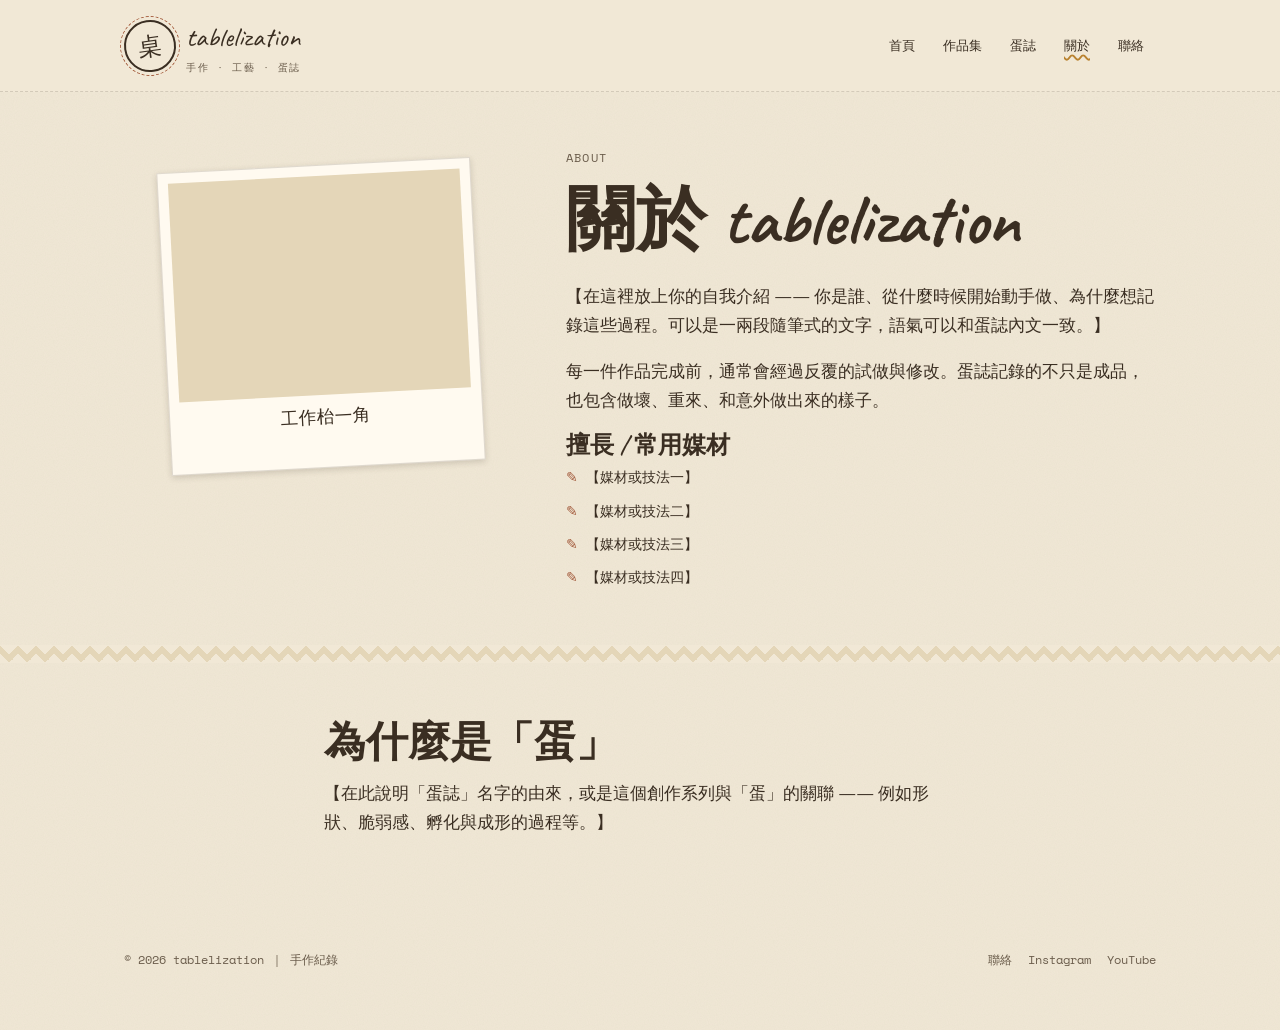
==== about.html @ 5b67f4a1 "Add files via upload" ====
<!DOCTYPE html>
<html lang="zh-Hant">
<head>
<meta charset="UTF-8">
<meta name="viewport" content="width=device-width, initial-scale=1.0">
<title>關於 — tablelization</title>
<meta name="description" content="關於 tablelization，手作與工藝創作者的個人簡介。">
<link rel="preconnect" href="https://fonts.googleapis.com">
<link href="https://fonts.googleapis.com/css2?family=Caveat:wght@600;700&family=Zilla+Slab:wght@400;500;700&family=Space+Mono:wght@400;700&display=swap" rel="stylesheet">
<link rel="stylesheet" href="css/style.css">
</head>
<body>

<header class="site-header">
  <div class="wrap">
    <a href="index.html" class="stamp-logo">
      <span class="badge">桌</span>
      <span>
        <span class="word">tablelization</span>
        <span class="sub">手作 · 工藝 · 蛋誌</span>
      </span>
    </a>
    <nav class="main-nav" aria-label="主導覽">
      <ul>
        <li><a href="index.html">首頁</a></li>
        <li><a href="portfolio.html">作品集</a></li>
        <li><a href="eggzine.html">蛋誌</a></li>
        <li><a href="about.html" aria-current="page">關於</a></li>
        <li><a href="contact.html">聯絡</a></li>
      </ul>
    </nav>
  </div>
</header>

<main>
  <section class="section" style="padding-top:56px;">
    <div class="wrap about-grid">
      <div class="reveal">
        <figure class="polaroid" style="transform: rotate(-3deg);">
          <div class="ph" aria-hidden="true"></div>
          <figcaption>工作枱一角</figcaption>
        </figure>
      </div>
      <div class="reveal">
        <p class="eyebrow">About</p>
        <h1>關於 tablelization</h1>
        <p>【在這裡放上你的自我介紹 —— 你是誰、從什麼時候開始動手做、為什麼想記錄這些過程。可以是一兩段隨筆式的文字，語氣可以和蛋誌內文一致。】</p>
        <p>每一件作品完成前，通常會經過反覆的試做與修改。蛋誌記錄的不只是成品，也包含做壞、重來、和意外做出來的樣子。</p>

        <h3>擅長 / 常用媒材</h3>
        <ul class="credential-list">
          <li>【媒材或技法一】</li>
          <li>【媒材或技法二】</li>
          <li>【媒材或技法三】</li>
          <li>【媒材或技法四】</li>
        </ul>
      </div>
    </div>
  </section>

  <div class="stitch-divider" role="presentation"></div>

  <section class="section">
    <div class="wrap" style="max-width: 68ch;">
      <h2>為什麼是「蛋」</h2>
      <p class="reveal">【在此說明「蛋誌」名字的由來，或是這個創作系列與「蛋」的關聯 —— 例如形狀、脆弱感、孵化與成形的過程等。】</p>
    </div>
  </section>
</main>

<footer class="site-footer">
  <div class="wrap">
    <p>© <span id="year">2026</span> tablelization ｜ 手作紀錄</p>
    <div class="footer-links">
      <a href="contact.html">聯絡</a>
      <a href="https://www.instagram.com/tableblublublu" target="_blank" rel="noopener">Instagram</a>
      <a href="https://www.youtube.com/" target="_blank" rel="noopener">YouTube</a>
    </div>
  </div>
</footer>

<script src="js/main.js"></script>
</body>
</html>
---- css/style.css ----
/* ==========================================================================
   tablelization.com — 手作蛋誌風格樣式表
   Design tokens
   ========================================================================== */
:root {
  --paper:        #F1E8D6;   /* 米白紙張底色 */
  --paper-dark:   #E4D6B8;   /* 陰影/次要底色 */
  --ink:          #3A2E22;   /* 墨色文字 */
  --ink-soft:     #6B5D4C;   /* 次要文字 */
  --ochre:        #B9822F;   /* 芥末黃 — 連結/強調 */
  --moss:         #67744A;   /* 苔綠 — 標籤/次強調 */
  --clay:         #A2593A;   /* 赤陶/鏽紅 — 重點強調 */
  --thread:       #9A3B3B;   /* 縫線紅 — 裝飾線 */
  --line:         rgba(58,46,34,0.16);

  --font-display: 'Caveat', 'cursive';
  --font-body:    'Zilla Slab', 'Noto Serif TC', serif;
  --font-mono:    'Space Mono', 'Noto Sans TC', monospace;

  --radius: 3px;
  --shadow-tape: 0 2px 6px rgba(58,46,34,0.18);
  --container: 1080px;
}

* { box-sizing: border-box; }
html { scroll-behavior: smooth; }

body {
  margin: 0;
  background-color: var(--paper);
  background-image:
    url("data:image/svg+xml;utf8,<svg xmlns='http://www.w3.org/2000/svg' width='120' height='120'><filter id='n'><feTurbulence type='fractalNoise' baseFrequency='0.9' numOctaves='2' stitchTiles='stitch'/><feColorMatrix type='matrix' values='0 0 0 0 0.22  0 0 0 0 0.18  0 0 0 0 0.13  0 0 0 0.05 0'/></filter><rect width='100%25' height='100%25' filter='url(%23n)'/></svg>");
  color: var(--ink);
  font-family: var(--font-body);
  font-size: 17px;
  line-height: 1.7;
  -webkit-font-smoothing: antialiased;
}

img { max-width: 100%; display: block; }
a { color: var(--clay); }

h1, h2, h3 { font-family: var(--font-display); font-weight: 700; line-height: 1.15; margin: 0 0 .3em; }
h1 { font-size: clamp(2.6rem, 6vw, 4.4rem); }
h2 { font-size: clamp(1.9rem, 4vw, 2.6rem); }
h3 { font-size: 1.5rem; }
p  { margin: 0 0 1em; }

.wrap { max-width: var(--container); margin: 0 auto; padding: 0 24px; }

.eyebrow {
  font-family: var(--font-mono);
  font-size: .74rem;
  letter-spacing: .12em;
  text-transform: uppercase;
  color: var(--ink-soft);
}

/* ---------- 隱藏工具類 ---------- */
.sr-only { position: absolute; width: 1px; height: 1px; overflow: hidden; clip: rect(0 0 0 0); }
@media (prefers-reduced-motion: reduce) {
  * { animation-duration: .01ms !important; animation-iteration-count: 1 !important; transition-duration: .01ms !important; scroll-behavior: auto !important; }
}

/* ==========================================================================
   Header / 印章式 Logo + 導覽
   ========================================================================== */
.site-header {
  position: sticky; top: 0; z-index: 40;
  background: var(--paper);
  border-bottom: 1px dashed var(--line);
}
.site-header .wrap {
  display: flex; align-items: center; justify-content: space-between;
  padding-top: 14px; padding-bottom: 14px; gap: 16px; flex-wrap: wrap;
}

.stamp-logo {
  display: inline-flex; align-items: center; gap: 10px;
  text-decoration: none; color: var(--ink);
}
.stamp-logo .badge {
  width: 52px; height: 52px; border-radius: 50%;
  display: flex; align-items: center; justify-content: center;
  border: 2px solid var(--ink);
  outline: 1px dashed var(--clay);
  outline-offset: 3px;
  transform: rotate(-8deg);
  background: var(--paper);
  font-family: var(--font-display);
  font-size: 1.5rem;
  flex-shrink: 0;
}
.stamp-logo .word {
  font-family: var(--font-display);
  font-size: 1.7rem;
}
.stamp-logo .sub {
  display: block; font-family: var(--font-mono); font-size: .62rem;
  letter-spacing: .16em; color: var(--ink-soft); text-transform: uppercase;
}

.main-nav ul { list-style: none; display: flex; gap: 4px; margin: 0; padding: 0; flex-wrap: wrap; }
.main-nav a {
  font-family: var(--font-mono);
  font-size: .82rem;
  text-decoration: none;
  color: var(--ink);
  padding: 8px 12px;
  border-radius: var(--radius);
  display: inline-block;
  transition: transform .15s ease, color .15s ease;
}
.main-nav a:hover, .main-nav a:focus-visible { color: var(--clay); transform: rotate(-2deg); }
.main-nav a[aria-current="page"] {
  text-decoration: underline wavy var(--ochre) 2px;
  text-underline-offset: 4px;
}

/* ==========================================================================
   縫線 / 撕紙分隔線
   ========================================================================== */
.stitch-divider {
  height: 18px;
  background-image:
    linear-gradient(135deg, var(--paper) 25%, transparent 25%),
    linear-gradient(225deg, var(--paper) 25%, transparent 25%),
    linear-gradient(315deg, var(--paper) 25%, transparent 25%),
    linear-gradient(45deg, var(--paper) 25%, transparent 25%);
  background-position: -9px 0, -9px 0, 0 0, 0 0;
  background-size: 18px 18px;
  background-color: var(--paper-dark);
}
.stitch-divider.thread {
  height: 0;
  border-top: 2px dashed var(--thread);
  margin: 0;
}

/* ==========================================================================
   Hero
   ========================================================================== */
.hero { padding: 64px 0 40px; }
.hero-grid { display: grid; grid-template-columns: 1.1fr .9fr; gap: 40px; align-items: center; }
.hero p.tagline { font-family: var(--font-mono); font-size: .95rem; color: var(--ink-soft); max-width: 42ch; }

.hero-art { position: relative; }
.tape {
  position: absolute; width: 80px; height: 26px;
  background: rgba(185,130,47,.55);
  box-shadow: var(--shadow-tape);
}

.polaroid {
  background: #fffaf0;
  border: 1px solid var(--line);
  box-shadow: var(--shadow-tape);
  padding: 10px 10px 34px;
  transform: rotate(-4deg);
}
.polaroid img, .polaroid .ph {
  width: 100%; aspect-ratio: 4/3; object-fit: cover;
  background: var(--paper-dark);
}
.polaroid figcaption {
  font-family: var(--font-display);
  font-size: 1.1rem;
  text-align: center;
  margin-top: 8px;
}

/* ==========================================================================
   按鈕
   ========================================================================== */
.btn {
  font-family: var(--font-mono);
  font-size: .82rem;
  text-decoration: none;
  display: inline-flex; align-items: center; gap: 8px;
  padding: 11px 20px;
  border: 2px solid var(--ink);
  border-radius: 999px;
  color: var(--ink);
  background: transparent;
  transition: transform .15s ease, background .15s ease, color .15s ease;
}
.btn:hover, .btn:focus-visible { background: var(--ink); color: var(--paper); transform: rotate(-1.5deg); }
.btn.solid { background: var(--clay); border-color: var(--clay); color: #fffaf0; }
.btn.solid:hover { background: var(--ink); border-color: var(--ink); }

/* ==========================================================================
   Section 標題 + 印章徽章
   ========================================================================== */
.section-head { display: flex; align-items: baseline; gap: 14px; flex-wrap: wrap; margin-bottom: 28px; }
.badge-stamp {
  font-family: var(--font-mono);
  font-size: .68rem; letter-spacing: .1em; text-transform: uppercase;
  border: 1px dashed var(--moss); color: var(--moss);
  padding: 3px 10px; border-radius: 999px; transform: rotate(-3deg);
}

.section { padding: 56px 0; }

/* ==========================================================================
   作品格線 / Polaroid 卡片
   ========================================================================== */
.work-grid {
  display: grid; grid-template-columns: repeat(auto-fill, minmax(230px, 1fr));
  gap: 34px 26px;
}
.work-card { text-decoration: none; color: var(--ink); display: block; }
.work-card:nth-child(3n+1) .polaroid { transform: rotate(-3deg); }
.work-card:nth-child(3n+2) .polaroid { transform: rotate(2deg); }
.work-card:nth-child(3n)   .polaroid { transform: rotate(-1deg); }
.work-card:hover .polaroid, .work-card:focus-visible .polaroid { transform: rotate(0deg) translateY(-4px); }
.polaroid { transition: transform .2s ease; }
.work-card .tag {
  font-family: var(--font-mono); font-size: .68rem; color: var(--moss);
  text-transform: uppercase; letter-spacing: .06em;
}

/* ==========================================================================
   Instagram 區塊
   ========================================================================== */
.ig-box {
  border: 1px dashed var(--line);
  background: rgba(255,250,240,.5);
  padding: 32px;
  display: flex; align-items: center; justify-content: space-between; gap: 24px;
  flex-wrap: wrap;
}
.ig-box .icon { width: 46px; height: 46px; flex-shrink: 0; }

/* ==========================================================================
   蛋誌 / Egg Zine — 期刊列表
   ========================================================================== */
.issue-list { display: grid; gap: 22px; }
.issue-item {
  display: grid; grid-template-columns: 120px 1fr auto; gap: 22px; align-items: center;
  background: rgba(255,250,240,.6);
  border: 1px solid var(--line);
  padding: 18px 22px;
  text-decoration: none; color: var(--ink);
  box-shadow: var(--shadow-tape);
  transition: transform .15s ease;
}
.issue-item:hover, .issue-item:focus-visible { transform: translateX(4px); }
.issue-item .num {
  font-family: var(--font-display); font-size: 2.6rem; color: var(--clay);
  text-align: center; border-right: 1px dashed var(--line); padding-right: 18px;
}
.issue-item .meta { font-family: var(--font-mono); font-size: .72rem; color: var(--ink-soft); }
.issue-item h3 { margin: 4px 0 6px; }
.issue-item .go { font-family: var(--font-mono); font-size: .78rem; color: var(--ochre); }

@media (max-width: 560px) {
  .issue-item { grid-template-columns: 60px 1fr; }
  .issue-item .go { grid-column: 2; }
}

/* ==========================================================================
   單篇 蛋誌 內頁
   ========================================================================== */
.issue-header { padding: 48px 0 24px; }
.issue-header .meta { font-family: var(--font-mono); font-size: .8rem; color: var(--ink-soft); }
.issue-gallery {
  display: grid; grid-template-columns: repeat(auto-fill, minmax(220px, 1fr));
  gap: 22px; margin: 30px 0;
}
.issue-gallery .ph, .issue-gallery img {
  width: 100%; aspect-ratio: 1/1; object-fit: cover; background: var(--paper-dark);
  border: 1px solid var(--line);
}
.reflection {
  max-width: 68ch; font-size: 1.05rem;
}
.reflection h3 { margin-top: 1.6em; }

.making-of {
  margin: 40px 0; padding: 26px; border: 1px dashed var(--line);
  background: rgba(255,250,240,.5);
}
.making-of .video-frame {
  position: relative; width: 100%; aspect-ratio: 16/9; background: var(--ink);
  margin-top: 16px; overflow: hidden;
}
.making-of .video-frame iframe { position: absolute; inset: 0; width: 100%; height: 100%; border: 0; }

.issue-nav { display: flex; justify-content: space-between; padding: 40px 0 60px; font-family: var(--font-mono); font-size: .85rem; gap: 16px; flex-wrap: wrap; }

/* ==========================================================================
   關於頁
   ========================================================================== */
.about-grid { display: grid; grid-template-columns: .8fr 1.2fr; gap: 48px; align-items: start; }
.credential-list { list-style: none; margin: 0; padding: 0; display: grid; gap: 10px; }
.credential-list li {
  font-family: var(--font-mono); font-size: .85rem;
  padding-left: 20px; position: relative;
}
.credential-list li::before { content: "✎"; position: absolute; left: 0; color: var(--clay); }

/* ==========================================================================
   聯絡頁
   ========================================================================== */
.contact-grid { display: grid; grid-template-columns: repeat(auto-fit, minmax(230px, 1fr)); gap: 20px; }
.contact-card {
  border: 1px solid var(--line); padding: 26px; text-decoration: none; color: var(--ink);
  background: rgba(255,250,240,.6); transition: transform .15s ease;
}
.contact-card:hover, .contact-card:focus-visible { transform: rotate(-1deg) translateY(-3px); }
.contact-card .icon { width: 30px; height: 30px; margin-bottom: 14px; }
.contact-card .label { font-family: var(--font-mono); font-size: .72rem; letter-spacing: .08em; text-transform: uppercase; color: var(--ink-soft); }
.contact-card .value { font-family: var(--font-display); font-size: 1.5rem; margin-top: 4px; }

/* ==========================================================================
   Footer
   ========================================================================== */
.site-footer { padding: 40px 0 60px; }
.site-footer .wrap { display: flex; justify-content: space-between; flex-wrap: wrap; gap: 14px; align-items: center; }
.site-footer p { font-family: var(--font-mono); font-size: .74rem; color: var(--ink-soft); margin: 0; }
.footer-links { display: flex; gap: 16px; }
.footer-links a { color: var(--ink-soft); text-decoration: none; font-family: var(--font-mono); font-size: .74rem; }
.footer-links a:hover { color: var(--clay); }

/* ==========================================================================
   Reveal animation
   ========================================================================== */
.reveal { opacity: 0; transform: translateY(14px) rotate(-.6deg); transition: opacity .6s ease, transform .6s ease; }
.reveal.is-visible { opacity: 1; transform: none; }

/* ==========================================================================
   Responsive
   ========================================================================== */
@media (max-width: 780px) {
  .hero-grid { grid-template-columns: 1fr; }
  .about-grid { grid-template-columns: 1fr; }
  .hero { padding: 40px 0 24px; }
}
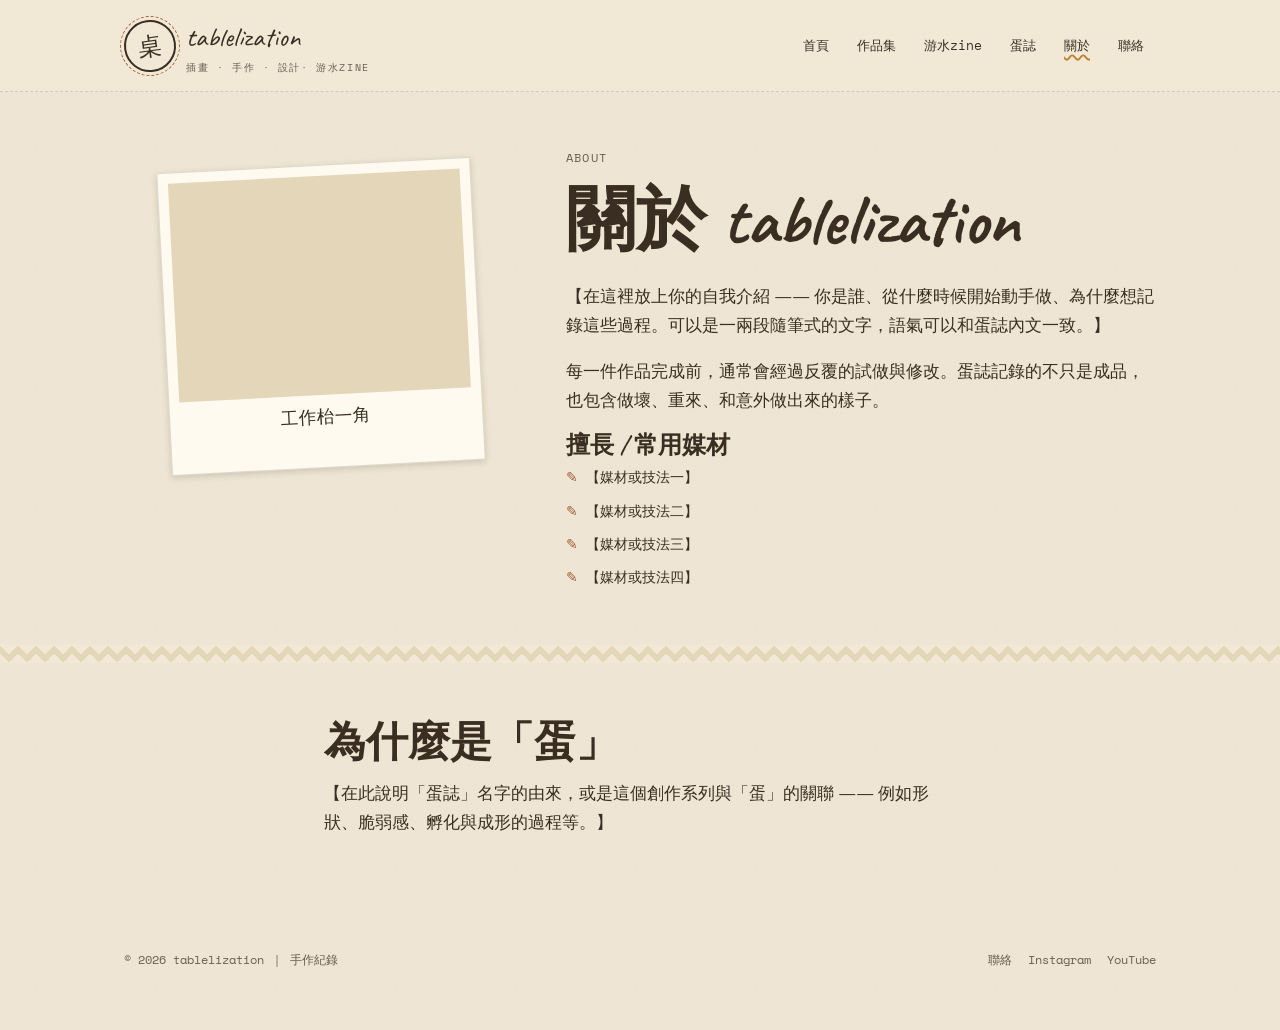
==== commit 78d3ffbf: "Update about.html" ====
--- a/about.html
+++ b/about.html
@@ -17,13 +17,14 @@
       <span class="badge">桌</span>
       <span>
         <span class="word">tablelization</span>
-        <span class="sub">手作 · 工藝 · 蛋誌</span>
+        <span class="sub">插畫 · 手作 · 設計· 游水zine</span>
       </span>
     </a>
     <nav class="main-nav" aria-label="主導覽">
       <ul>
         <li><a href="index.html">首頁</a></li>
         <li><a href="portfolio.html">作品集</a></li>
+         <li><a href="yaushuizine.html">游水zine</a></li>
         <li><a href="eggzine.html">蛋誌</a></li>
         <li><a href="about.html" aria-current="page">關於</a></li>
         <li><a href="contact.html">聯絡</a></li>
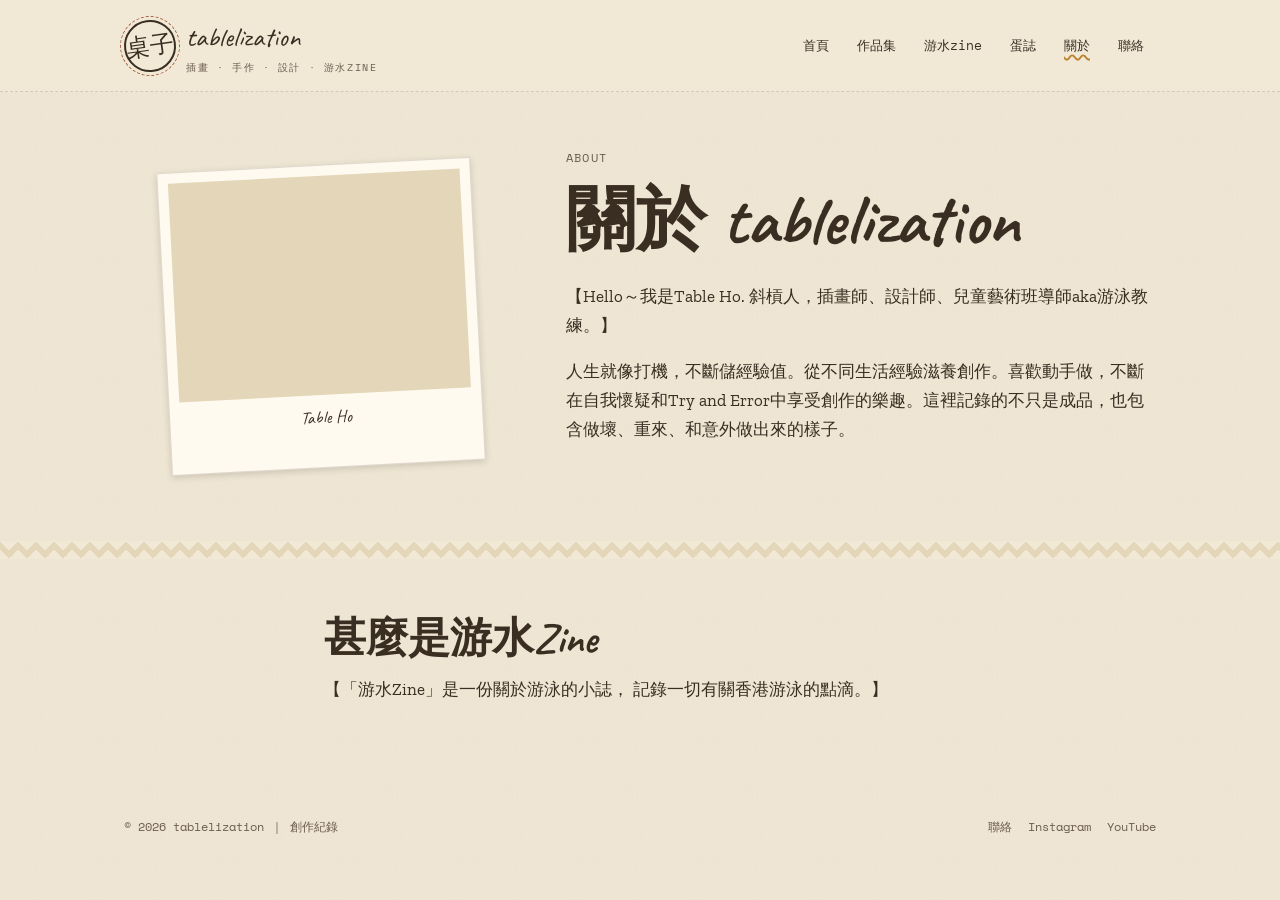
==== commit 89220eef: "Add files via upload" ====
--- a/about.html
+++ b/about.html
@@ -4,7 +4,7 @@
 <meta charset="UTF-8">
 <meta name="viewport" content="width=device-width, initial-scale=1.0">
 <title>關於 — tablelization</title>
-<meta name="description" content="關於 tablelization，手作與工藝創作者的個人簡介。">
+<meta name="description" content="關於 tablelization，插畫手作人。">
 <link rel="preconnect" href="https://fonts.googleapis.com">
 <link href="https://fonts.googleapis.com/css2?family=Caveat:wght@600;700&family=Zilla+Slab:wght@400;500;700&family=Space+Mono:wght@400;700&display=swap" rel="stylesheet">
 <link rel="stylesheet" href="css/style.css">
@@ -14,17 +14,17 @@
 <header class="site-header">
   <div class="wrap">
     <a href="index.html" class="stamp-logo">
-      <span class="badge">桌</span>
+      <span class="badge">桌子</span>
       <span>
         <span class="word">tablelization</span>
-        <span class="sub">插畫 · 手作 · 設計· 游水zine</span>
+        <span class="sub">插畫 · 手作 · 設計 · 游水zine</span>
       </span>
     </a>
     <nav class="main-nav" aria-label="主導覽">
       <ul>
         <li><a href="index.html">首頁</a></li>
         <li><a href="portfolio.html">作品集</a></li>
-         <li><a href="yaushuizine.html">游水zine</a></li>
+        <li><a href="yaushuizine.html">游水zine</a></li>
         <li><a href="eggzine.html">蛋誌</a></li>
         <li><a href="about.html" aria-current="page">關於</a></li>
         <li><a href="contact.html">聯絡</a></li>
@@ -39,23 +39,16 @@
       <div class="reveal">
         <figure class="polaroid" style="transform: rotate(-3deg);">
           <div class="ph" aria-hidden="true"></div>
-          <figcaption>工作枱一角</figcaption>
+          <figcaption>Table Ho</figcaption>
         </figure>
       </div>
       <div class="reveal">
         <p class="eyebrow">About</p>
         <h1>關於 tablelization</h1>
-        <p>【在這裡放上你的自我介紹 —— 你是誰、從什麼時候開始動手做、為什麼想記錄這些過程。可以是一兩段隨筆式的文字，語氣可以和蛋誌內文一致。】</p>
-        <p>每一件作品完成前，通常會經過反覆的試做與修改。蛋誌記錄的不只是成品，也包含做壞、重來、和意外做出來的樣子。</p>
+        <p>【Hello～我是Table Ho. 斜槓人，插畫師、設計師、兒童藝術班導師aka游泳教練。】</p>
+        <p>人生就像打機，不斷儲經驗值。從不同生活經驗滋養創作。喜歡動手做，不斷在自我懷疑和Try and Error中享受創作的樂趣。這裡記錄的不只是成品，也包含做壞、重來、和意外做出來的樣子。</p>
 
-        <h3>擅長 / 常用媒材</h3>
-        <ul class="credential-list">
-          <li>【媒材或技法一】</li>
-          <li>【媒材或技法二】</li>
-          <li>【媒材或技法三】</li>
-          <li>【媒材或技法四】</li>
-        </ul>
-      </div>
+        
     </div>
   </section>
 
@@ -63,19 +56,19 @@
 
   <section class="section">
     <div class="wrap" style="max-width: 68ch;">
-      <h2>為什麼是「蛋」</h2>
-      <p class="reveal">【在此說明「蛋誌」名字的由來，或是這個創作系列與「蛋」的關聯 —— 例如形狀、脆弱感、孵化與成形的過程等。】</p>
+      <h2>甚麼是游水Zine <div 游水Zine=""></div></h2>
+      <p class="reveal">【「游水Zine」是一份關於游泳的小誌， 記錄一切有關香港游泳的點滴。】</p>
     </div>
   </section>
 </main>
 
 <footer class="site-footer">
   <div class="wrap">
-    <p>© <span id="year">2026</span> tablelization ｜ 手作紀錄</p>
+    <p>© <span id="year">2026</span> tablelization ｜ 創作紀錄</p>
     <div class="footer-links">
       <a href="contact.html">聯絡</a>
-      <a href="https://www.instagram.com/tableblublublu" target="_blank" rel="noopener">Instagram</a>
-      <a href="https://www.youtube.com/" target="_blank" rel="noopener">YouTube</a>
+      <a href="https://www.instagram.com/tablelization2.0" target="_blank" rel="noopener">Instagram</a>
+      <a href="https://www.youtube.com/tablelization" target="_blank" rel="noopener">YouTube</a>
     </div>
   </div>
 </footer>
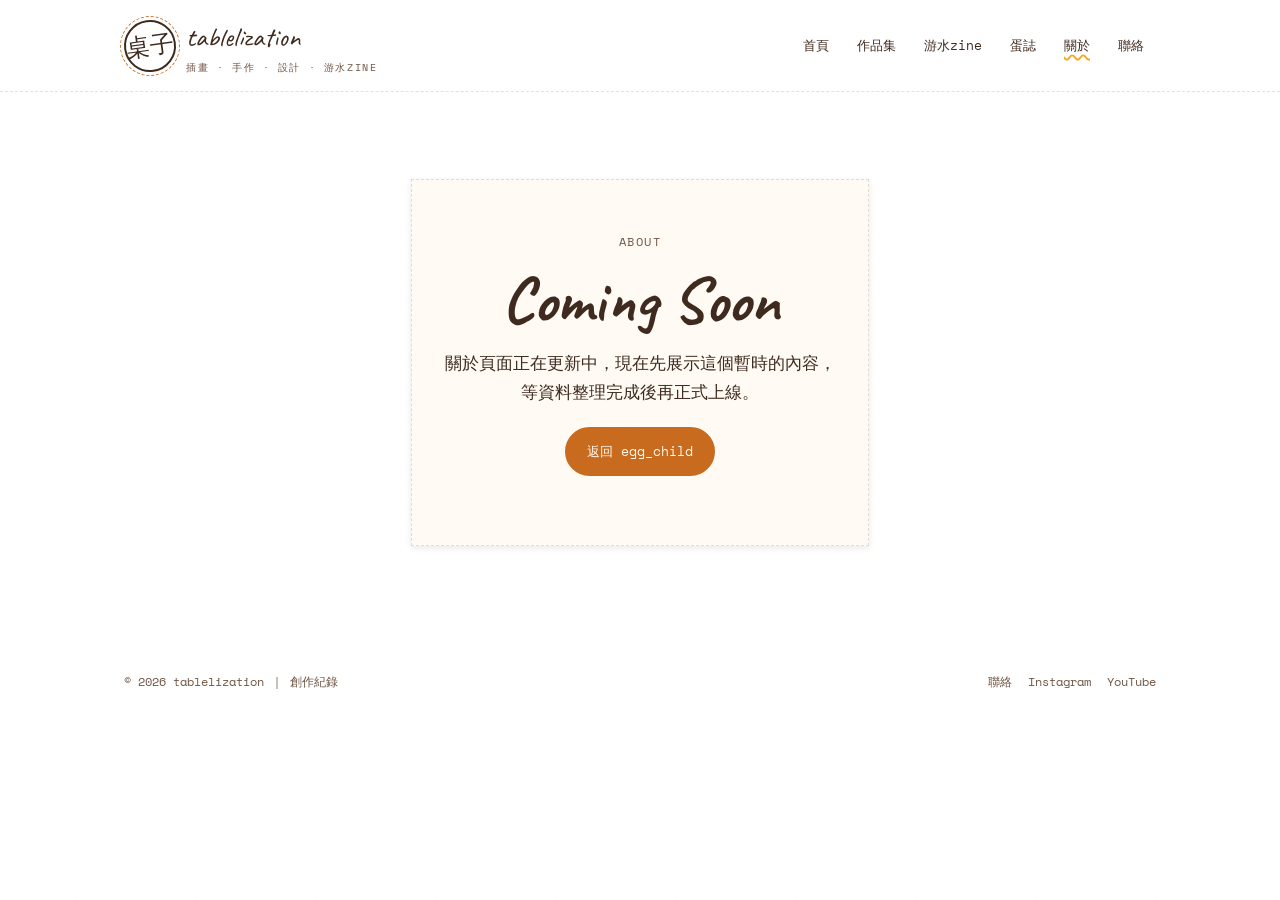
==== commit 939c30c9: "Update pages to Coming Soon" ====
--- a/about.html
+++ b/about.html
@@ -34,30 +34,14 @@
 </header>
 
 <main>
-  <section class="section" style="padding-top:56px;">
-    <div class="wrap about-grid">
-      <div class="reveal">
-        <figure class="polaroid" style="transform: rotate(-3deg);">
-          <div class="ph" aria-hidden="true"></div>
-          <figcaption>Table Ho</figcaption>
-        </figure>
+  <section class="section coming-soon-wrap">
+    <div class="wrap">
+      <div class="coming-soon-panel reveal">
+        <p class="eyebrow">About</p>
+        <h1>Coming Soon</h1>
+        <p class="tagline">關於頁面正在更新中，現在先展示這個暫時的內容，等資料整理完成後再正式上線。</p>
+        <p><a class="btn solid" href="egg_child.html">返回 egg_child</a></p>
       </div>
-      <div class="reveal">
-        <p class="eyebrow">About</p>
-        <h1>關於 tablelization</h1>
-        <p>【Hello～我是Table Ho. 斜槓人，插畫師、設計師、兒童藝術班導師aka游泳教練。】</p>
-        <p>人生就像打機，不斷儲經驗值。從不同生活經驗滋養創作。喜歡動手做，不斷在自我懷疑和Try and Error中享受創作的樂趣。這裡記錄的不只是成品，也包含做壞、重來、和意外做出來的樣子。</p>
-
-        
-    </div>
-  </section>
-
-  <div class="stitch-divider" role="presentation"></div>
-
-  <section class="section">
-    <div class="wrap" style="max-width: 68ch;">
-      <h2>甚麼是游水Zine <div 游水Zine=""></div></h2>
-      <p class="reveal">【「游水Zine」是一份關於游泳的小誌， 記錄一切有關香港游泳的點滴。】</p>
     </div>
   </section>
 </main>
--- a/css/style.css
+++ b/css/style.css
@@ -3,22 +3,22 @@
    Design tokens
    ========================================================================== */
 :root {
-  --paper:        #F1E8D6;   /* 米白紙張底色 */
-  --paper-dark:   #E4D6B8;   /* 陰影/次要底色 */
-  --ink:          #3A2E22;   /* 墨色文字 */
-  --ink-soft:     #6B5D4C;   /* 次要文字 */
-  --ochre:        #B9822F;   /* 芥末黃 — 連結/強調 */
-  --moss:         #67744A;   /* 苔綠 — 標籤/次強調 */
-  --clay:         #A2593A;   /* 赤陶/鏽紅 — 重點強調 */
-  --thread:       #9A3B3B;   /* 縫線紅 — 裝飾線 */
-  --line:         rgba(58,46,34,0.16);
+  --paper:        #FFFFFF;   /* 白底 */
+  --paper-dark:   #FFF4D8;   /* 溫暖米黃底色 */
+  --ink:          #3E2A1E;   /* 深棕色文字 */
+  --ink-soft:     #6E5443;   /* 次要文字 */
+  --ochre:        #F5A623;   /* 明亮橙黃 — 連結/強調 */
+  --moss:         #E08D1C;   /* 深橙黃 — 標籤/次強調 */
+  --clay:         #C96B1F;   /* 橙棕 — 重點強調 */
+  --thread:       #F6C75D;   /* 縫線色 */
+  --line:         rgba(62,42,30,0.14);
 
   --font-display: 'Caveat', 'cursive';
   --font-body:    'Zilla Slab', 'Noto Serif TC', serif;
   --font-mono:    'Space Mono', 'Noto Sans TC', monospace;
 
   --radius: 3px;
-  --shadow-tape: 0 2px 6px rgba(58,46,34,0.18);
+  --shadow-tape: 0 2px 6px rgba(62,42,30,0.10);
   --container: 1080px;
 }
 
@@ -29,7 +29,7 @@
   margin: 0;
   background-color: var(--paper);
   background-image:
-    url("data:image/svg+xml;utf8,<svg xmlns='http://www.w3.org/2000/svg' width='120' height='120'><filter id='n'><feTurbulence type='fractalNoise' baseFrequency='0.9' numOctaves='2' stitchTiles='stitch'/><feColorMatrix type='matrix' values='0 0 0 0 0.22  0 0 0 0 0.18  0 0 0 0 0.13  0 0 0 0.05 0'/></filter><rect width='100%25' height='100%25' filter='url(%23n)'/></svg>");
+    url("data:image/svg+xml;utf8,<svg xmlns='http://www.w3.org/2000/svg' width='120' height='120'><filter id='n'><feTurbulence type='fractalNoise' baseFrequency='0.9' numOctaves='2' stitchTiles='stitch'/><feColorMatrix type='matrix' values='0 0 0 0 0.96  0 0 0 0 0.93  0 0 0 0 0.87  0 0 0 0.05 0'/></filter><rect width='100%25' height='100%25' filter='url(%23n)'/></svg>");
   color: var(--ink);
   font-family: var(--font-body);
   font-size: 17px;
@@ -147,12 +147,12 @@
 .hero-art { position: relative; }
 .tape {
   position: absolute; width: 80px; height: 26px;
-  background: rgba(185,130,47,.55);
+  background: rgba(245,166,35,.42);
   box-shadow: var(--shadow-tape);
 }
 
 .polaroid {
-  background: #fffaf0;
+  background: #FFFDF9;
   border: 1px solid var(--line);
   box-shadow: var(--shadow-tape);
   padding: 10px 10px 34px;
@@ -201,6 +201,26 @@
 
 .section { padding: 56px 0; }
 
+.coming-soon-wrap {
+  min-height: 60vh; display: flex; align-items: center;
+}
+.coming-soon-panel {
+  text-align: center;
+  max-width: 760px;
+  margin: 0 auto;
+  padding: 52px 28px;
+  border: 1px dashed var(--line);
+  background: rgba(255, 250, 240, 0.7);
+  box-shadow: var(--shadow-tape);
+}
+.coming-soon-panel h1 {
+  font-size: clamp(2.2rem, 5vw, 4rem);
+  margin-bottom: 12px;
+}
+.coming-soon-panel .tagline {
+  max-width: 40ch; margin: 0 auto 1.2em;
+}
+
 /* ==========================================================================
    作品格線 / Polaroid 卡片
    ========================================================================== */
@@ -224,7 +244,7 @@
    ========================================================================== */
 .ig-box {
   border: 1px dashed var(--line);
-  background: rgba(255,250,240,.5);
+  background: rgba(255,255,255,.18);
   padding: 32px;
   display: flex; align-items: center; justify-content: space-between; gap: 24px;
   flex-wrap: wrap;
@@ -237,7 +257,7 @@
 .issue-list { display: grid; gap: 22px; }
 .issue-item {
   display: grid; grid-template-columns: 120px 1fr auto; gap: 22px; align-items: center;
-  background: rgba(255,250,240,.6);
+  background: rgba(255,255,255,.15);
   border: 1px solid var(--line);
   padding: 18px 22px;
   text-decoration: none; color: var(--ink);
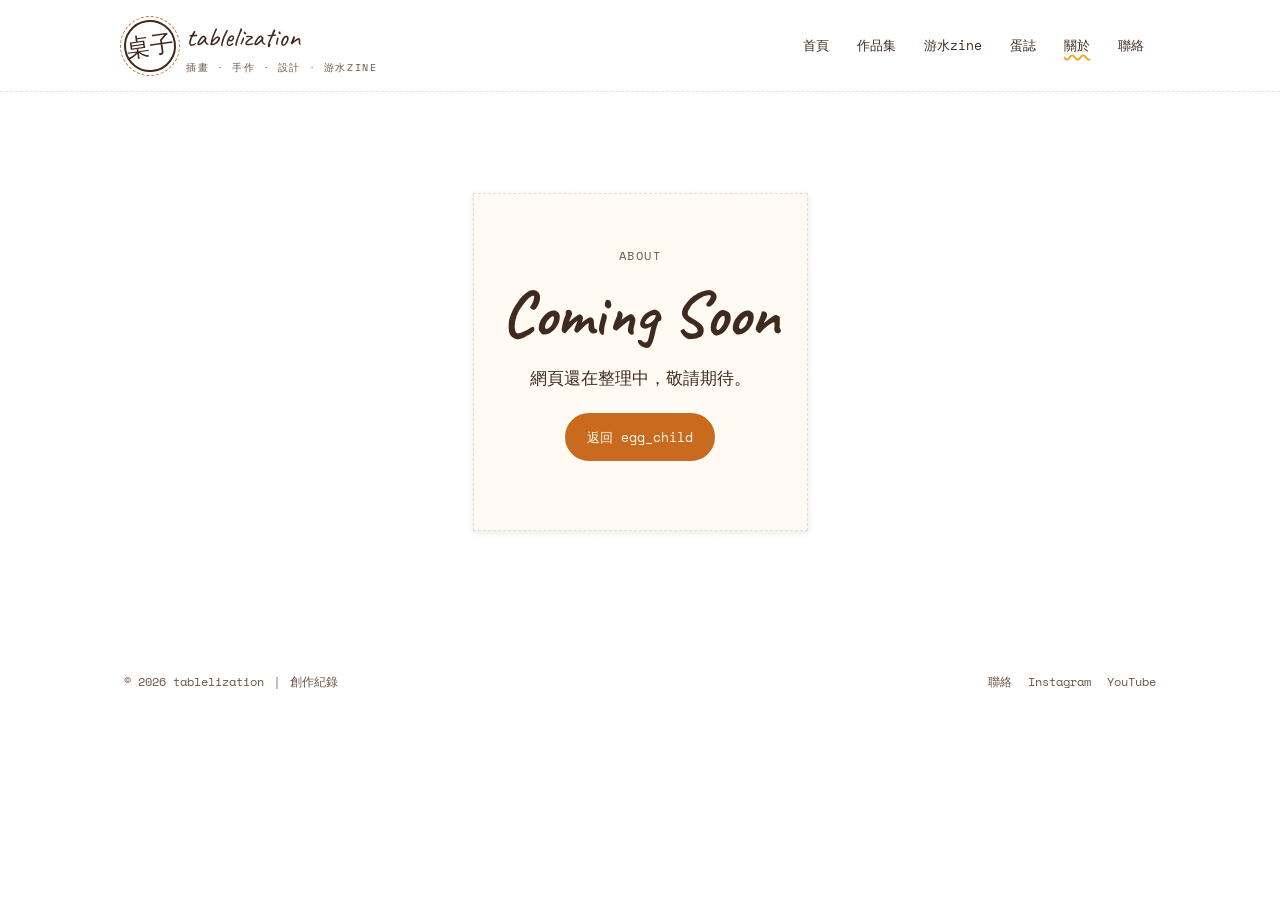
==== commit df40265f: "Update coming soon copy" ====
--- a/about.html
+++ b/about.html
@@ -39,7 +39,7 @@
       <div class="coming-soon-panel reveal">
         <p class="eyebrow">About</p>
         <h1>Coming Soon</h1>
-        <p class="tagline">關於頁面正在更新中，現在先展示這個暫時的內容，等資料整理完成後再正式上線。</p>
+        <p class="tagline">網頁還在整理中，敬請期待。</p>
         <p><a class="btn solid" href="egg_child.html">返回 egg_child</a></p>
       </div>
     </div>
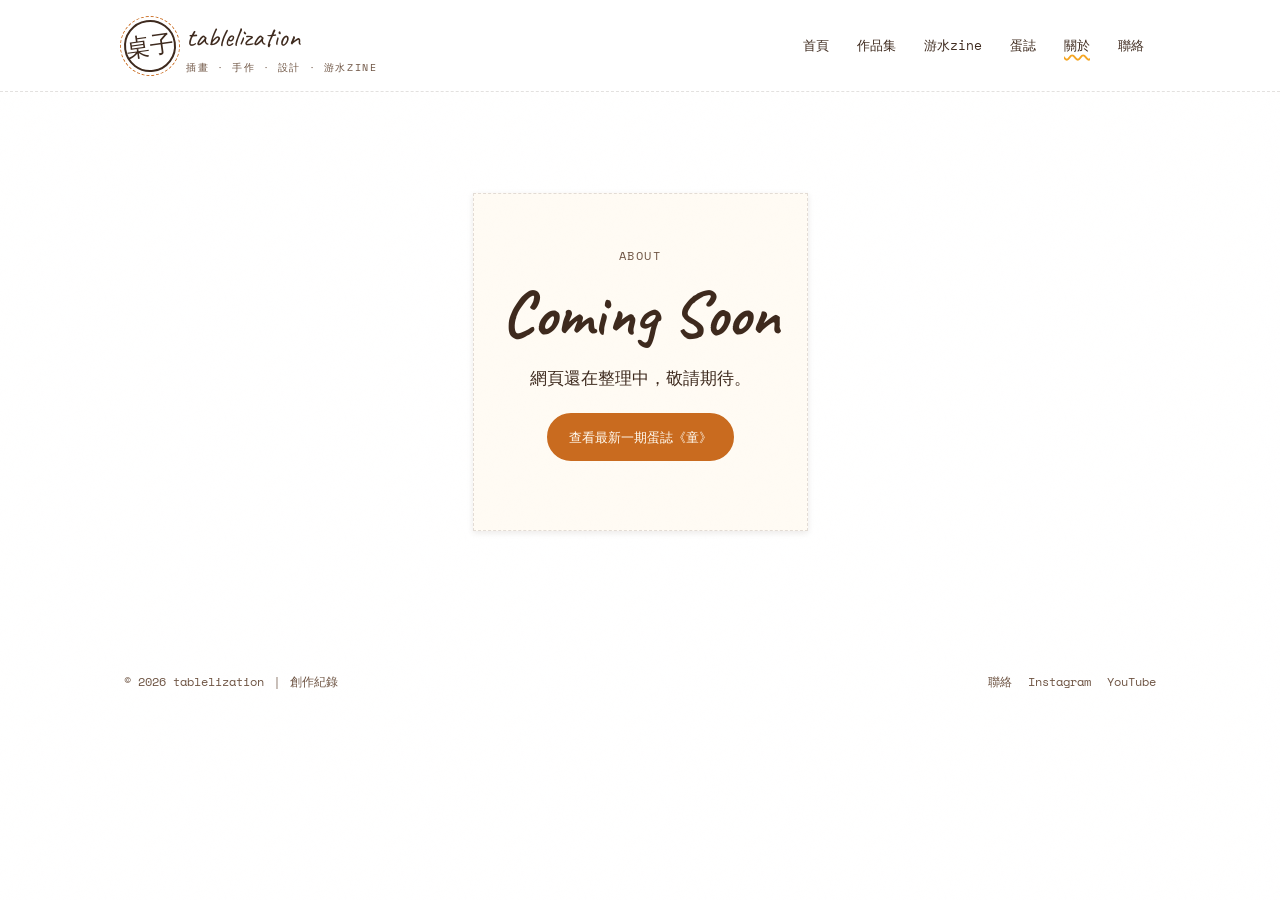
==== commit c9bb843e: "Update coming soon CTA text" ====
--- a/about.html
+++ b/about.html
@@ -40,7 +40,7 @@
         <p class="eyebrow">About</p>
         <h1>Coming Soon</h1>
         <p class="tagline">網頁還在整理中，敬請期待。</p>
-        <p><a class="btn solid" href="egg_child.html">返回 egg_child</a></p>
+        <p><a class="btn solid" href="egg_child.html">查看最新一期蛋誌《童》</a></p>
       </div>
     </div>
   </section>
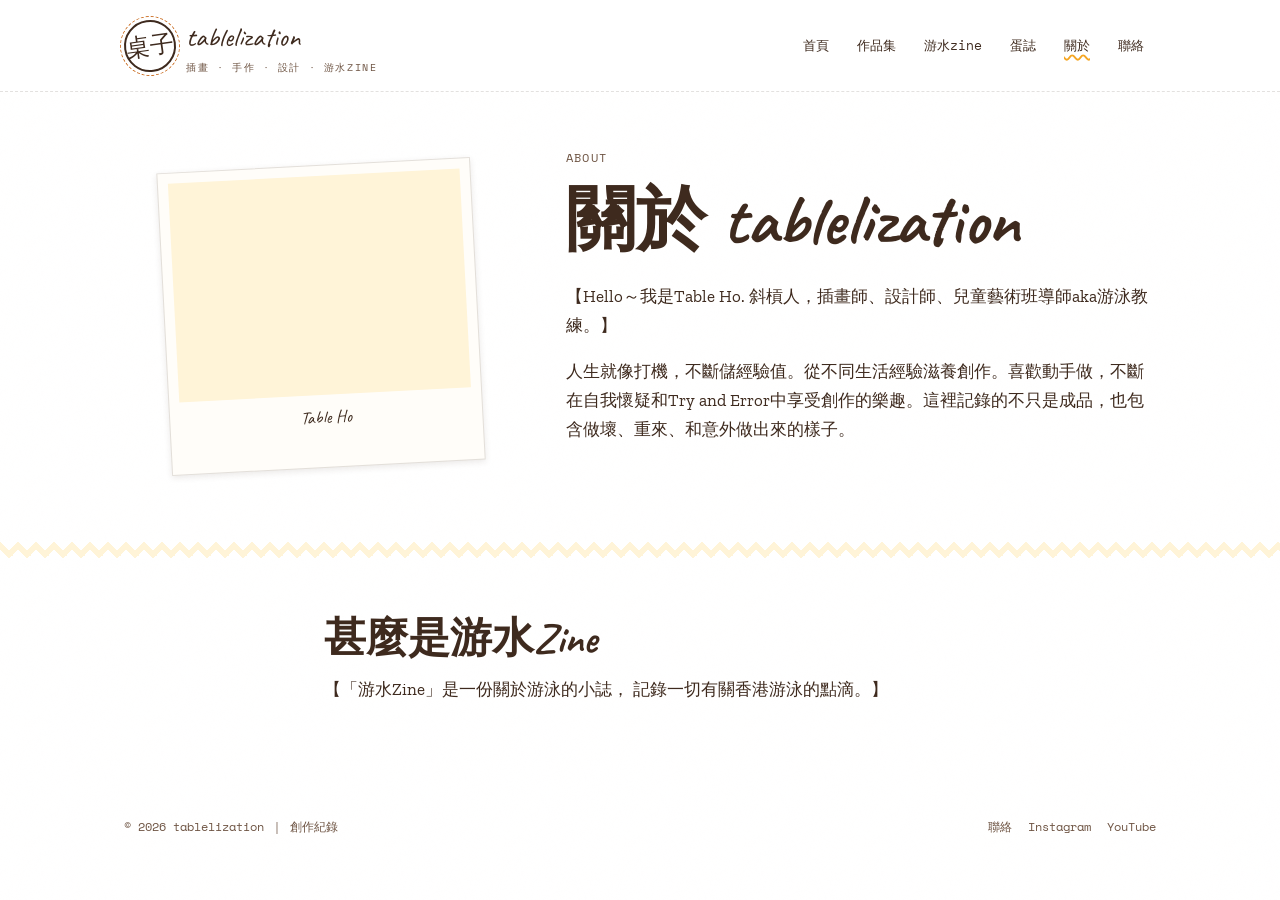
==== commit 5dbc28ec: "Restore pages to pre-Coming Soon versions" ====
--- a/about.html
+++ b/about.html
@@ -34,14 +34,30 @@
 </header>
 
 <main>
-  <section class="section coming-soon-wrap">
-    <div class="wrap">
-      <div class="coming-soon-panel reveal">
+  <section class="section" style="padding-top:56px;">
+    <div class="wrap about-grid">
+      <div class="reveal">
+        <figure class="polaroid" style="transform: rotate(-3deg);">
+          <div class="ph" aria-hidden="true"></div>
+          <figcaption>Table Ho</figcaption>
+        </figure>
+      </div>
+      <div class="reveal">
         <p class="eyebrow">About</p>
-        <h1>Coming Soon</h1>
-        <p class="tagline">網頁還在整理中，敬請期待。</p>
-        <p><a class="btn solid" href="egg_child.html">查看最新一期蛋誌《童》</a></p>
-      </div>
+        <h1>關於 tablelization</h1>
+        <p>【Hello～我是Table Ho. 斜槓人，插畫師、設計師、兒童藝術班導師aka游泳教練。】</p>
+        <p>人生就像打機，不斷儲經驗值。從不同生活經驗滋養創作。喜歡動手做，不斷在自我懷疑和Try and Error中享受創作的樂趣。這裡記錄的不只是成品，也包含做壞、重來、和意外做出來的樣子。</p>
+
+        
+    </div>
+  </section>
+
+  <div class="stitch-divider" role="presentation"></div>
+
+  <section class="section">
+    <div class="wrap" style="max-width: 68ch;">
+      <h2>甚麼是游水Zine <div 游水Zine=""></div></h2>
+      <p class="reveal">【「游水Zine」是一份關於游泳的小誌， 記錄一切有關香港游泳的點滴。】</p>
     </div>
   </section>
 </main>
--- a/css/style.css
+++ b/css/style.css
@@ -201,26 +201,6 @@
 
 .section { padding: 56px 0; }
 
-.coming-soon-wrap {
-  min-height: 60vh; display: flex; align-items: center;
-}
-.coming-soon-panel {
-  text-align: center;
-  max-width: 760px;
-  margin: 0 auto;
-  padding: 52px 28px;
-  border: 1px dashed var(--line);
-  background: rgba(255, 250, 240, 0.7);
-  box-shadow: var(--shadow-tape);
-}
-.coming-soon-panel h1 {
-  font-size: clamp(2.2rem, 5vw, 4rem);
-  margin-bottom: 12px;
-}
-.coming-soon-panel .tagline {
-  max-width: 40ch; margin: 0 auto 1.2em;
-}
-
 /* ==========================================================================
    作品格線 / Polaroid 卡片
    ========================================================================== */
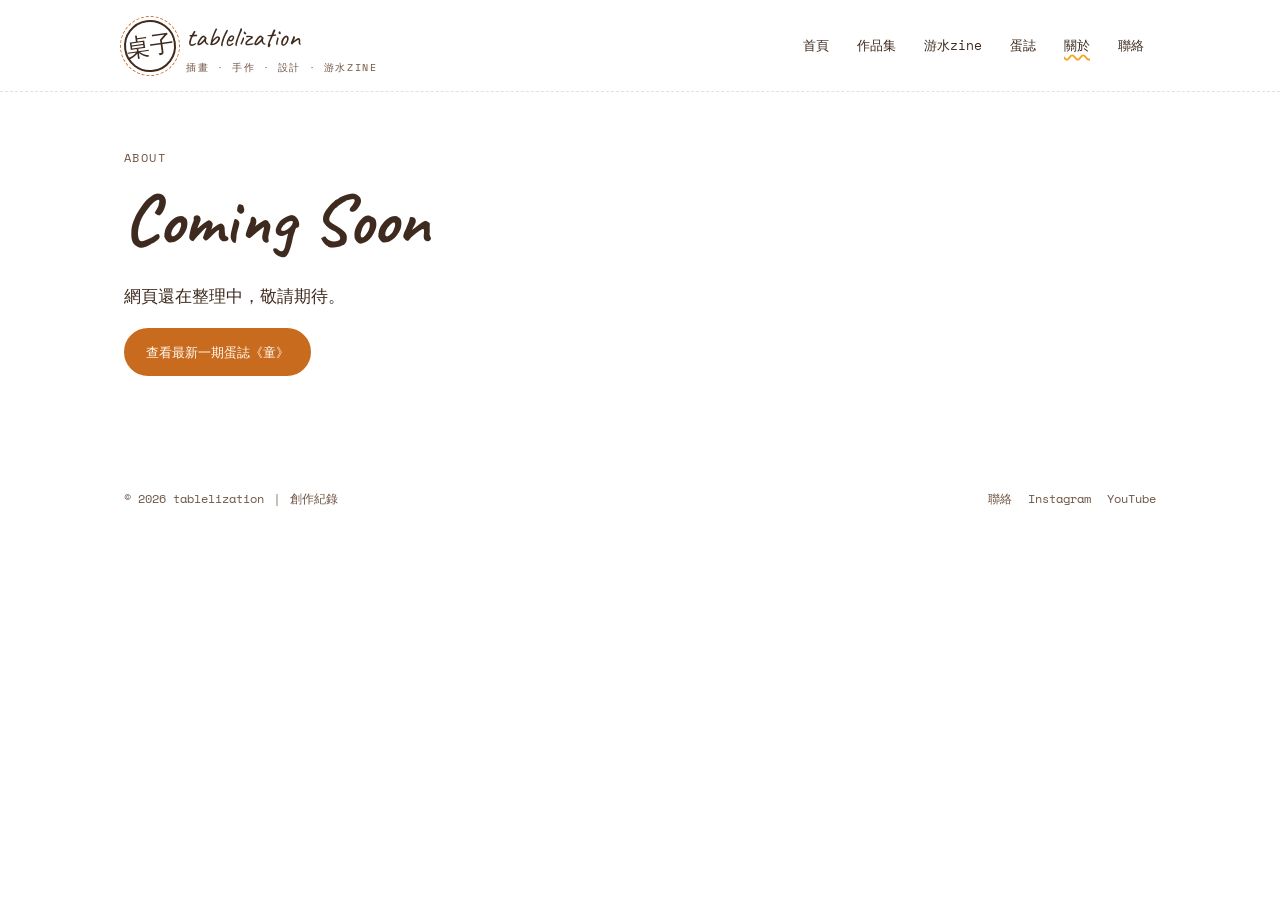
==== commit cf469e4a: "Set Coming Soon for public pages (except contact and egg_child)" ====
--- a/about.html
+++ b/about.html
@@ -34,30 +34,14 @@
 </header>
 
 <main>
-  <section class="section" style="padding-top:56px;">
-    <div class="wrap about-grid">
-      <div class="reveal">
-        <figure class="polaroid" style="transform: rotate(-3deg);">
-          <div class="ph" aria-hidden="true"></div>
-          <figcaption>Table Ho</figcaption>
-        </figure>
+  <section class="section coming-soon-wrap">
+    <div class="wrap">
+      <div class="coming-soon-panel reveal">
+        <p class="eyebrow">About</p>
+        <h1>Coming Soon</h1>
+        <p class="tagline">網頁還在整理中，敬請期待。</p>
+        <p><a class="btn solid" href="egg_child.html">查看最新一期蛋誌《童》</a></p>
       </div>
-      <div class="reveal">
-        <p class="eyebrow">About</p>
-        <h1>關於 tablelization</h1>
-        <p>【Hello～我是Table Ho. 斜槓人，插畫師、設計師、兒童藝術班導師aka游泳教練。】</p>
-        <p>人生就像打機，不斷儲經驗值。從不同生活經驗滋養創作。喜歡動手做，不斷在自我懷疑和Try and Error中享受創作的樂趣。這裡記錄的不只是成品，也包含做壞、重來、和意外做出來的樣子。</p>
-
-        
-    </div>
-  </section>
-
-  <div class="stitch-divider" role="presentation"></div>
-
-  <section class="section">
-    <div class="wrap" style="max-width: 68ch;">
-      <h2>甚麼是游水Zine <div 游水Zine=""></div></h2>
-      <p class="reveal">【「游水Zine」是一份關於游泳的小誌， 記錄一切有關香港游泳的點滴。】</p>
     </div>
   </section>
 </main>
